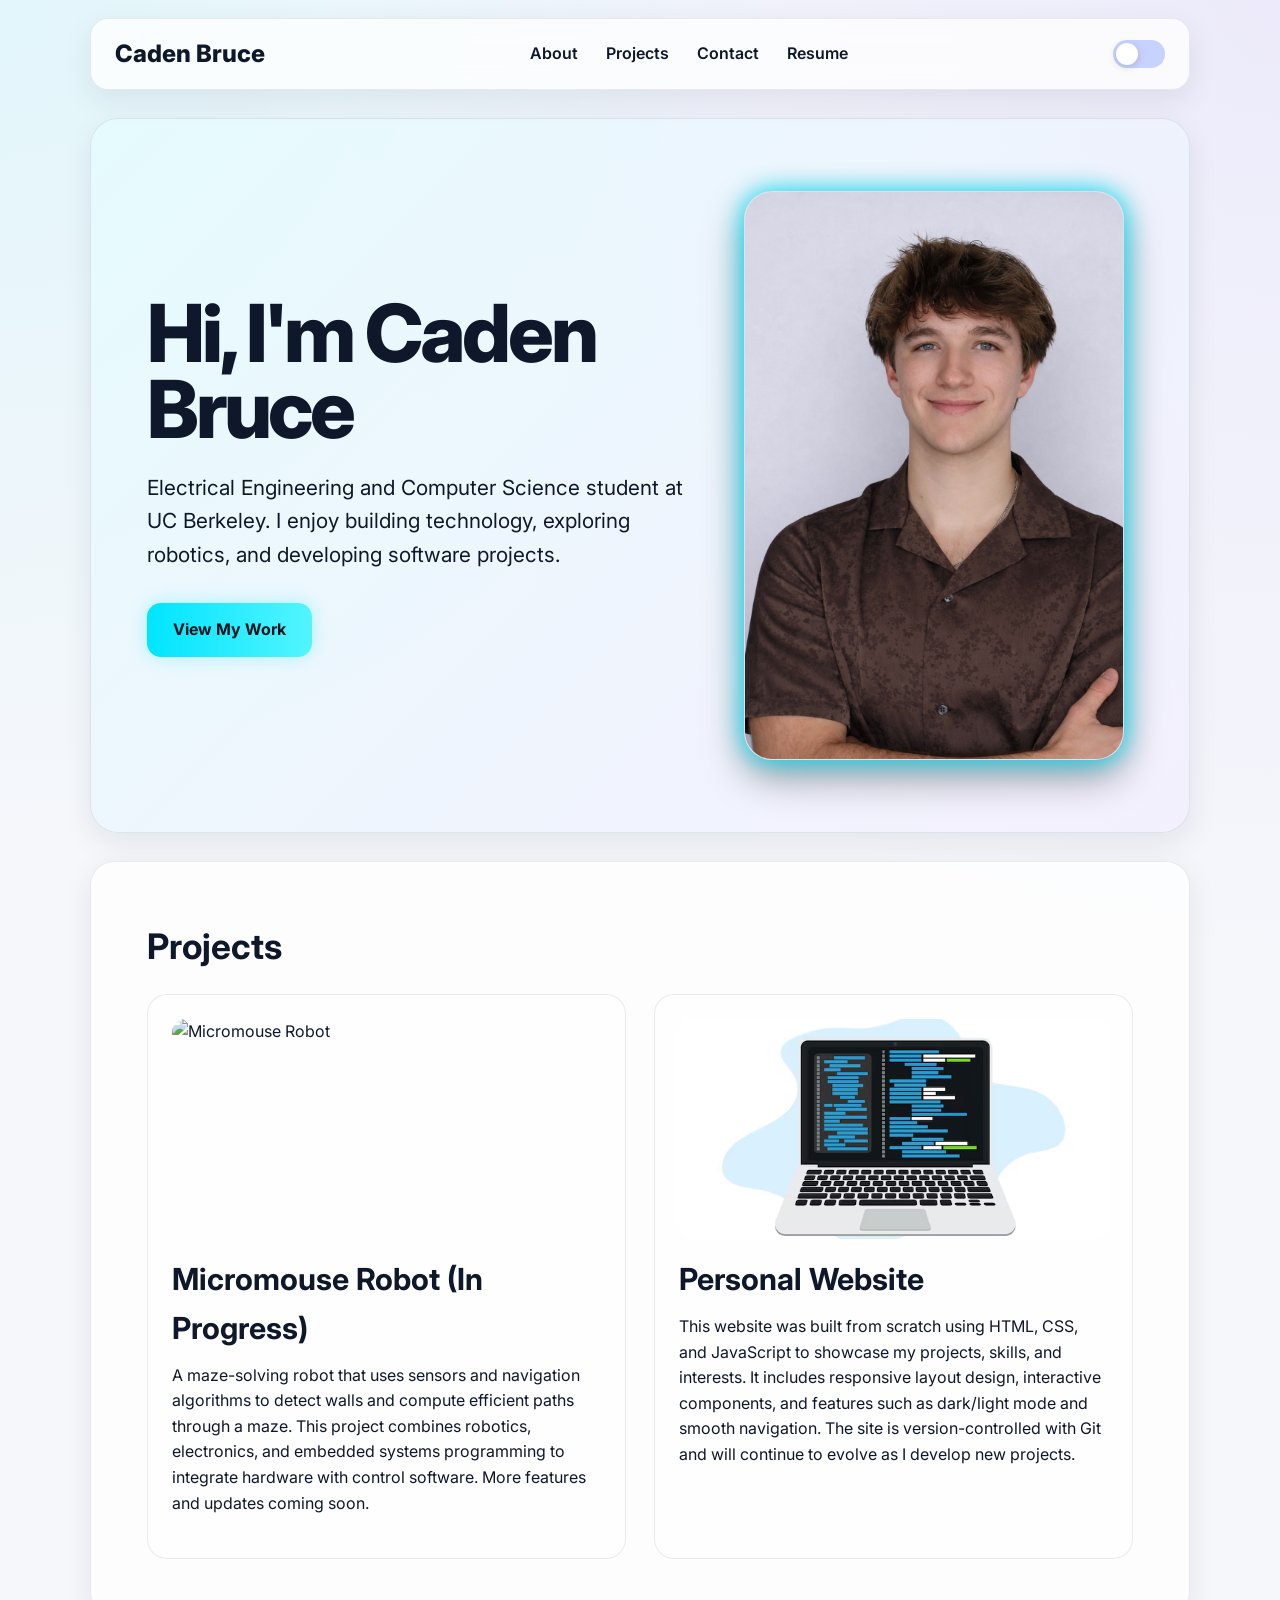
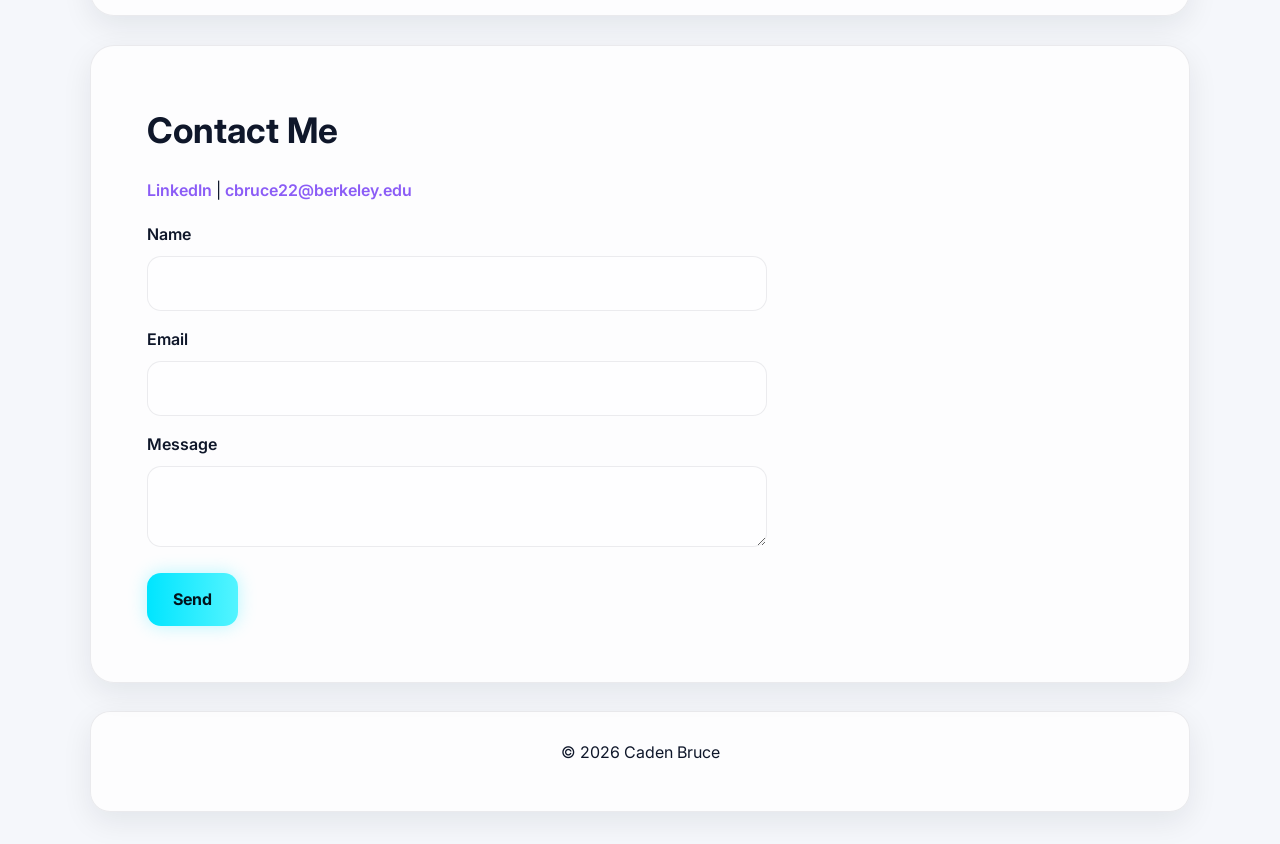
==== index.html @ 5acee09b "Initial Portfolio Website" ====
<!DOCTYPE html>
<html lang="en">

<head>

<meta charset="UTF-8">
<meta name="viewport" content="width=device-width, initial-scale=1.0">
<meta name="description" content="Personal website of Caden Bruce - UC Berkeley EECS student, programmer, and builder.">

<script>
if (localStorage.getItem("theme") === "dark") {
  document.documentElement.classList.add("dark");
}
</script>

<title>Caden Bruce | EECS @ UC Berkeley</title>

<link rel="stylesheet" href="style.css">

<link rel="preconnect" href="https://fonts.googleapis.com">
<link href="https://fonts.googleapis.com/css2?family=Inter:wght@300;400;600;700&display=swap" rel="stylesheet">

</head>

<body>
    <body id="top">
  <div class="progress-bar"></div>

  <header class="navbar">
    <a href="#" class="logo">Caden Bruce</a>

    <nav class="nav-links">
      <a href="about.html">About</a>
      <a href="#projects">Projects</a>
      <a href="#contact">Contact</a>
      <a href="Resume/CadenBruce_Resume.pdf" target="_blank">Resume</a>

    </nav>

    <label class="theme-switch">
      <input type="checkbox" id="darkModeToggle">
      <span class="slider"></span>
    </label>
  </header>

 <!-- Hero Section -->
<section class="hero">

<div class="hero-text">

<h1>Hi, I'm Caden Bruce</h1>

<p>
Electrical Engineering and Computer Science student at UC Berkeley.
I enjoy building technology, exploring robotics, and developing software projects.
</p>

<div class="hero-buttons">
<button class="primary-btn">View My Work</button>
</div>

</div>

<div class="hero-image">
<img src="Images/Portrait.png" alt="Caden Bruce">
</div>

</section>

<!-- Projects Section -->

<section id="projects" class="section">

<h2>Projects</h2>

<div class="projects-grid">

<div class="project-card">

<img src="images/micromouse.avif" alt="Micromouse Robot">

<h3>Micromouse Robot (In Progress)</h3>

<p>
A maze-solving robot that uses sensors and navigation algorithms to detect walls and 
compute efficient paths through a maze. This project combines robotics, electronics, and 
embedded systems programming to integrate hardware with control software. More features 
and updates coming soon.
</p>

</div>


<div class="project-card">

<img src="Images/Websitecover.avif" alt="Personal Website">

<h3>Personal Website</h3>

<p>
This website was built from scratch using HTML, CSS, and JavaScript to showcase my projects,
skills, and interests. It includes responsive layout design, interactive components, and 
features such as dark/light mode and smooth navigation. The site is version-controlled with
Git and will continue to evolve as I develop new projects.
</p>

</div>

</div>

</section>

<!-- Contact Section -->


<section id="contact" class="section">

<h2>Contact Me</h2>

<p class="contact-links">
  <a href="https://www.linkedin.com/in/cadenbruce/" target="_blank">LinkedIn</a> |
  <a href="mailto:cbruce22@berkeley.edu">cbruce22@berkeley.edu</a>
</p>

<form id="contact-form" action="https://formspree.io/f/mwvrpbnz" method="POST">

<label>Name</label>
<input type="text" name="name" required>

<label>Email</label>
<input type="email" name="email" required>

<label>Message</label>
<textarea name="message" required></textarea>

<button type="submit">Send</button>

</form>

</section>


<footer>

<p>© 2026 Caden Bruce</p>

</footer>


<script src="script.js"></script>

</body>

</html>
---- style.css ----
/* =====================================================
RESET
===================================================== */

* {
  margin: 0;
  padding: 0;
  box-sizing: border-box;
}

/* =====================================================
THEME VARIABLES
===================================================== */

:root {
  --bg: #f5f7fb;
  --text: #0f172a;
  --primary: #00e5ff;
  --accent: #8b5cf6;
  --card: rgba(255, 255, 255, 0.75);
  --border: rgba(15, 23, 42, 0.08);
  --shadow: 0 10px 30px rgba(15, 23, 42, 0.08);
}

.dark {
  --bg: #050505;
  --text: #f5f5f5;

  --primary: #ff2d2d;
  --accent: #b91c1c;

  --card: rgba(20, 20, 20, 0.82);
  --border: rgba(255, 255, 255, 0.06);

  --shadow: 0 12px 30px rgba(0, 0, 0, 0.6);
}

/* =====================================================
GLOBAL
===================================================== */

html {
  scroll-behavior: smooth;
}

body {
  font-family: "Inter", sans-serif;
  background:
    radial-gradient(circle at top left, rgba(0, 229, 255, 0.08), transparent 30%),
    radial-gradient(circle at top right, rgba(139, 92, 246, 0.08), transparent 35%),
    var(--bg);
  color: var(--text);
  line-height: 1.6;

  transition:
    background 0.4s ease,
    color 0.4s ease;
}

/* dark mode background glow */

body.dark {
  background:
    radial-gradient(circle at top left, rgba(255, 45, 45, 0.18), transparent 35%),
    radial-gradient(circle at top right, rgba(185, 28, 28, 0.18), transparent 40%),
    var(--bg);
}

/* contact links */

.contact-links a {
  text-decoration: none;
  color: var(--accent);
  font-weight: 600;
  transition: 0.2s ease;
}

.contact-links a:hover {
  color: var(--primary);
  text-shadow: 0 0 8px var(--primary);
}

/* =====================================================
TYPOGRAPHY / BASIC ELEMENTS
===================================================== */

h2 {
  font-size: 2.2rem;
  margin-bottom: 20px;
}

p {
  margin-bottom: 18px;
}

img {
  max-width: 100%;
  display: block;
}

ul {
  padding-left: 0;
  margin-left: 0;
  list-style-position: inside;
}

/* =====================================================
LOGO
===================================================== */

.logo {
  text-decoration: none;
  color: inherit;
  font-weight: 800;
  font-size: 1.5rem;
  cursor: pointer;
}

.logo:hover {
  color: var(--primary);
}

/* =====================================================
PROGRESS BAR
===================================================== */

.progress-bar {
  position: fixed;
  top: 0;
  left: 0;
  height: 4px;
  width: 0%;
  background: linear-gradient(90deg, var(--primary), var(--accent));
  z-index: 2000;
}

/* =====================================================
NAVBAR
===================================================== */

.navbar {
  position: sticky;
  top: 0;
  z-index: 1000;

  width: min(1100px, calc(100% - 32px));
  margin: 18px auto 0;
  padding: 16px 24px;

  display: flex;
  align-items: center;
  justify-content: space-between;
  gap: 24px;

  background: var(--card);
  border: 1px solid var(--border);
  border-radius: 18px;
  backdrop-filter: blur(14px);
  box-shadow: var(--shadow);

  transition: background 0.3s ease;
}

.nav-links {
  display: flex;
  align-items: center;
  gap: 28px;
  flex-wrap: wrap;
}

.nav-links a {
  text-decoration: none;
  color: var(--text);
  font-weight: 600;
  transition: 0.2s ease;
}

.nav-links a:hover {
  color: var(--primary);
  text-shadow: 0 0 8px var(--primary);
}

/* =====================================================
THEME SWITCH
===================================================== */

.theme-switch {
  position: relative;
  width: 52px;
  height: 28px;
  flex: 0 0 auto;
}

.theme-switch input {
  opacity: 0;
  width: 0;
  height: 0;
}

.slider {
  position: absolute;
  inset: 0;
  cursor: pointer;
  border-radius: 999px;
  background: #c7d2fe;
  transition: 0.3s ease;
}

.slider::before {
  content: "";
  position: absolute;
  width: 22px;
  height: 22px;
  left: 3px;
  top: 3px;
  border-radius: 50%;
  background: white;
  transition: 0.3s ease;
  box-shadow: 0 2px 8px rgba(0, 0, 0, 0.15);
}

.theme-switch input:checked + .slider {
  background: linear-gradient(90deg, var(--primary), var(--accent));
}

.theme-switch input:checked + .slider::before {
  transform: translateX(24px);
}

/* =====================================================
HERO SECTION
===================================================== */

.hero {
  width: min(1100px, calc(100% - 32px));
  margin: 28px auto 0;
  padding: 72px 56px;

  display: grid;
  grid-template-columns: 1.15fr 0.85fr;
  align-items: center;
  gap: 48px;

  background: linear-gradient(
      135deg,
      rgba(0, 229, 255, 0.08),
      rgba(139, 92, 246, 0.08)
    ),
    var(--card);

  border: 1px solid var(--border);
  border-radius: 28px;
  box-shadow: var(--shadow);

  transition: background 0.4s ease;
}

body.dark .hero {
  background: linear-gradient(
      135deg,
      rgba(255, 45, 45, 0.08),
      rgba(185, 28, 28, 0.08)
    ),
    var(--card);
}

.hero-text h1 {
  font-size: clamp(3rem, 7vw, 5rem);
  line-height: 0.95;
  margin-bottom: 24px;
  font-weight: 800;
  letter-spacing: -0.04em;
}

.hero-text p {
  font-size: 1.3rem;
  max-width: 650px;
  margin-bottom: 32px;
}

.hero-image {
  display: flex;
  justify-content: center;
  align-items: center;
}

.hero-image img {
  width: 380px;
  height: auto;
  border-radius: 28px;
  border: 1px solid var(--border);
  display: block;

  box-shadow:
    0 0 24px var(--primary),
    0 16px 40px rgba(0,0,0,0.4);
}

/* =====================================================
SECTIONS
===================================================== */

.section {
  width: min(1100px, calc(100% - 32px));
  margin: 28px auto 0;
  padding: 56px;
  background: var(--card);
  border: 1px solid var(--border);
  border-radius: 24px;
  box-shadow: var(--shadow);

  opacity: 0;
  transform: translateY(30px);
  transition:
    opacity 0.6s ease,
    transform 0.6s ease,
    background 0.4s ease;
}

.section.revealed {
  opacity: 1;
  transform: translateY(0);
}

.section {
  will-change: transform, opacity;
}

/* =====================================================
PROJECTS
===================================================== */

.projects-grid {
  display: grid;
  grid-template-columns: repeat(2, minmax(0, 1fr));
  gap: 28px;
}

.project-card {
  background: rgba(255, 255, 255, 0.35);
  border: 1px solid var(--border);
  border-radius: 20px;
  padding: 24px;

  transition:
    transform 0.25s ease,
    box-shadow 0.25s ease,
    border-color 0.25s ease;
}

body.dark .project-card {
  background: rgba(255, 255, 255, 0.02);
}

.project-card:hover {
  transform: translateY(-6px);
  border-color: var(--primary);

  box-shadow:
    0 0 18px var(--primary),
    0 18px 35px rgba(15, 23, 42, 0.14);
}

.project-card img {
  width: 100%;
  height: 220px;
  object-fit: cover;
  border-radius: 14px;
  margin-bottom: 16px;
}

.project-card h3 {
  font-size: 1.9rem;
  margin-bottom: 10px;
}

/* =====================================================
HOBBIES
===================================================== */

.hobby-list {
  padding-left: 20px;
}

.hobby-list li {
  margin-bottom: 10px;
}

.hobbies-layout {
  display: flex;
  align-items: flex-start;
  justify-content: space-between;
  gap: 40px;
}

.hobby-images {
  display: flex;
  flex-direction: row;
  gap: 20px;
}

.hobby-images img {
  width: 220px;
  border-radius: 16px;
  box-shadow: var(--shadow);
}

/* =====================================================
ABOUT PAGE IMAGES
===================================================== */

.about-images {
  display: flex;
  gap: 20px;
  margin-top: 20px;
  flex-wrap: wrap;
}

.about-images img {
  width: 300px;
  border-radius: 18px;
  box-shadow: var(--shadow);
}

/* =====================================================
FORM
===================================================== */

form {
  max-width: 620px;
}

form label {
  display: block;
  margin: 16px 0 8px;
  font-weight: 600;
}

input,
textarea {
  width: 100%;
  padding: 14px 16px;
  border-radius: 14px;
  border: 1px solid var(--border);
  background: rgba(255, 255, 255, 0.45);
  color: var(--text);
  font: inherit;
}

body.dark input,
body.dark textarea {
  background: rgba(255, 255, 255, 0.03);
}

input:focus,
textarea:focus {
  outline: none;
  border-color: var(--primary);
  box-shadow: 0 0 0 4px rgba(0, 229, 255, 0.12);
}

/* =====================================================
BUTTONS
===================================================== */

.primary-btn,
form button {
  display: inline-flex;
  align-items: center;
  justify-content: center;

  padding: 14px 26px;
  border: none;
  border-radius: 14px;
  cursor: pointer;

  font: inherit;
  font-weight: 700;

  color: #03131b;

  background: linear-gradient(90deg, var(--primary), #53f4ff);

  box-shadow: 0 0 18px rgba(0, 229, 255, 0.28);

  transition:
    transform 0.2s ease,
    box-shadow 0.2s ease,
    filter 0.2s ease;
}

.primary-btn:hover,
form button:hover {
  transform: translateY(-2px);
  filter: brightness(1.03);

  box-shadow:
    0 0 14px var(--primary),
    0 0 28px var(--accent);
}

.dark .primary-btn,
.dark form button {

  background: linear-gradient(90deg, #ff2d2d, #b91c1c);
  color: white;

  box-shadow:
    0 0 10px rgba(255,45,45,0.5),
    0 0 20px rgba(185,28,28,0.4);
}

.dark .primary-btn:hover,
.dark form button:hover {

  transform: translateY(-2px);

  box-shadow:
    0 0 16px rgba(255,45,45,0.8),
    0 0 32px rgba(185,28,28,0.6);
}

form button {
  margin-top: 18px;
}

/* =====================================================
FOOTER
===================================================== */

footer {
  width: min(1100px, calc(100% - 32px));
  margin: 28px auto 32px;
  padding: 28px;
  text-align: center;

  color: var(--text);
  background: var(--card);
  border: 1px solid var(--border);
  border-radius: 20px;
  box-shadow: var(--shadow);
}

/* =====================================================
RESPONSIVE
===================================================== */

@media (max-width: 900px) {

  .navbar {
    padding: 16px 18px;
    flex-wrap: wrap;
  }

  .hero {
    grid-template-columns: 1fr;
    padding: 44px 24px;
    text-align: center;
  }

  .hero-text p {
    margin-left: auto;
    margin-right: auto;
  }

  .projects-grid {
    grid-template-columns: 1fr;
  }

  .section,
  footer {
    padding: 32px 24px;
  }

}
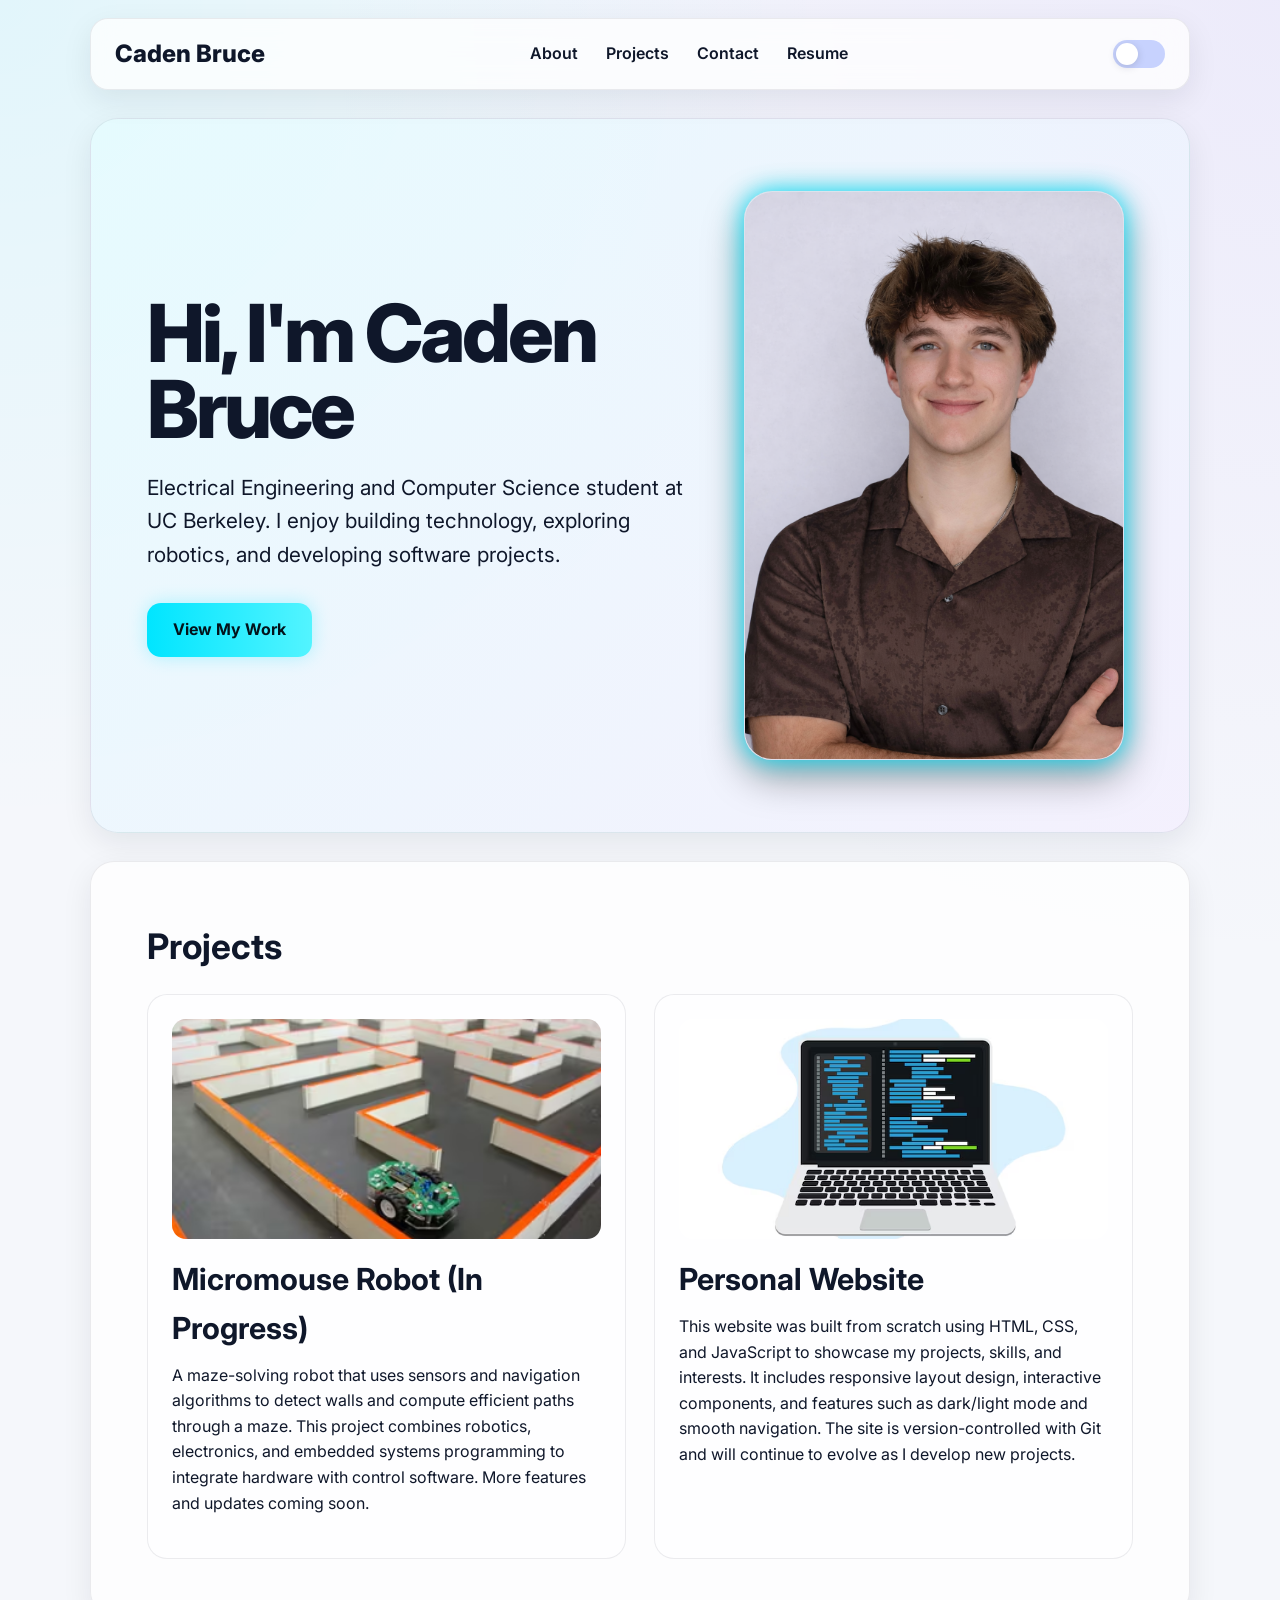
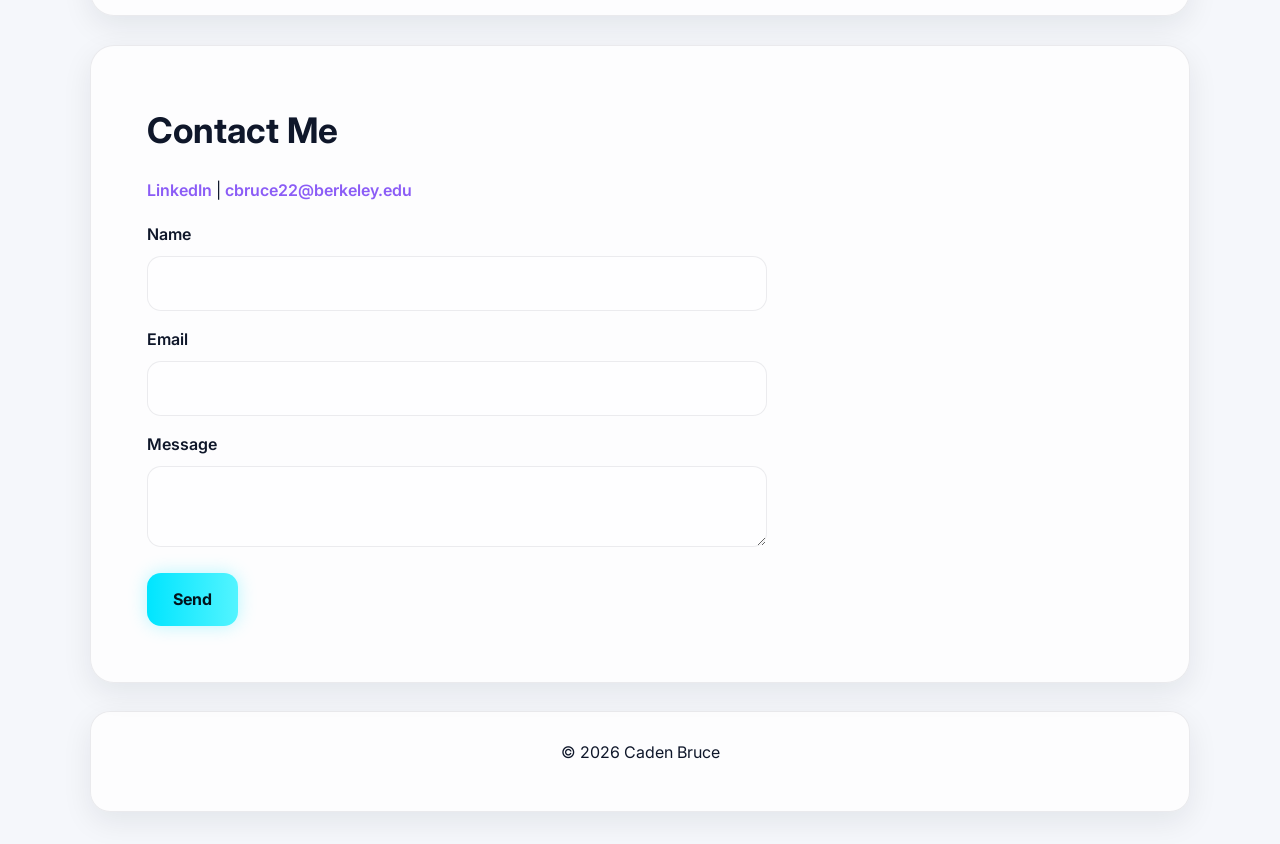
==== commit 36efd34c: "Fix images" ====
--- a/index.html
+++ b/index.html
@@ -77,7 +77,7 @@
 
 <div class="project-card">
 
-<img src="images/micromouse.avif" alt="Micromouse Robot">
+<img src="Images/micromouse.avif" alt="Micromouse Robot">
 
 <h3>Micromouse Robot (In Progress)</h3>
 
